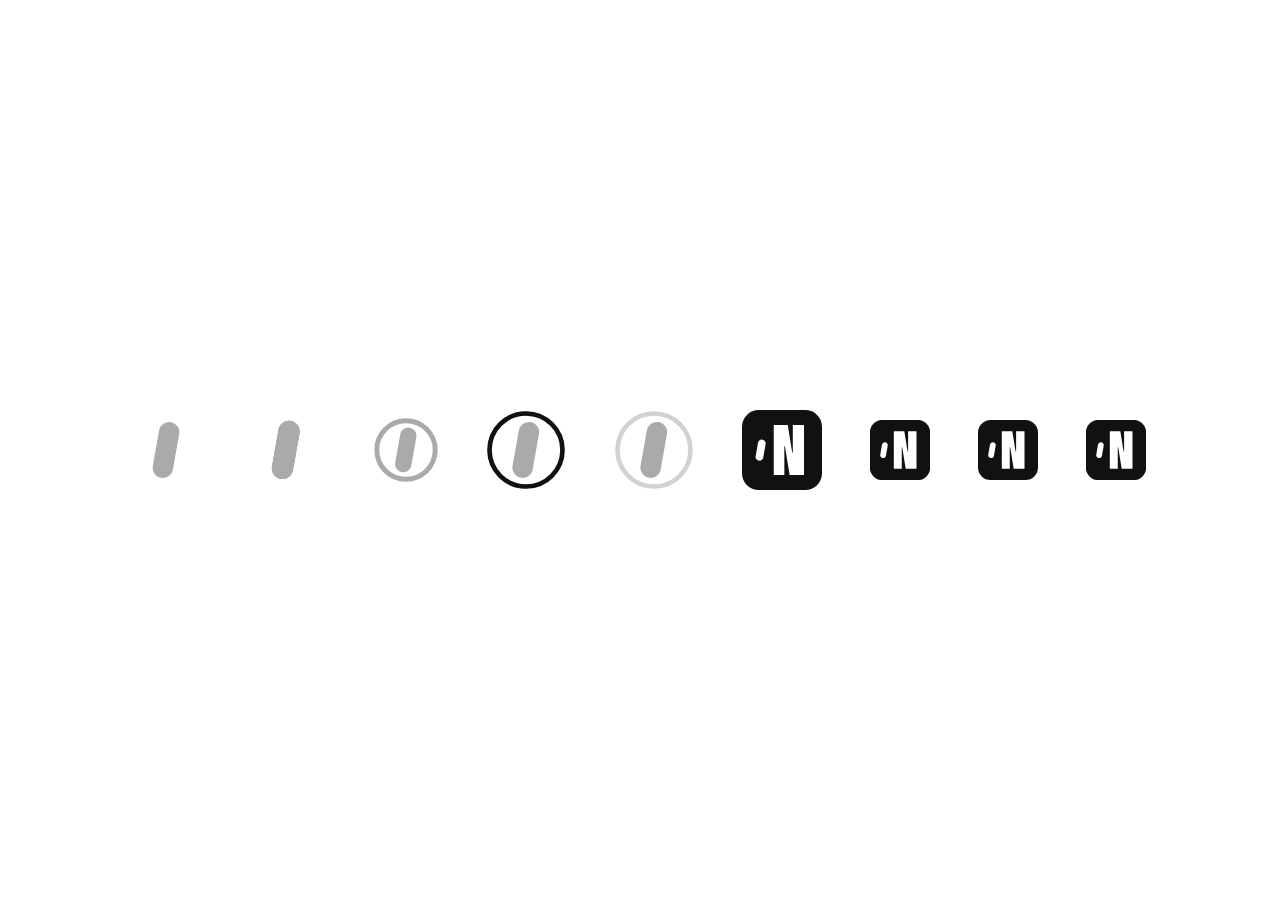
==== index.html @ fb877afb "first commit" ====
<!DOCTYPE html>
<html lang="en">
	<head>
		<meta charset="UTF-8" />
		<meta http-equiv="X-UA-Compatible" content="IE=edge" />
		<meta name="viewport" content="width=device-width, initial-scale=1.0" />
		<!-- <link rel="stylesheet" href="style.css" /> -->
		<link rel="stylesheet" href="style.css" />
		<title>Document</title>
	</head>
	<body>
		<div
			style="
            width: 100%;
            height: 100vh;
            display: flex;
			flex-wrap: wrap;
			gap: 48px;
            align-items: center;
            justify-content: center;
			background-color: #fff;
            "
		>
			<!-- <svg
				class="pildora"
				width="27"
				height="56"
				viewBox="0 0 27 56"
				fill="none"
				xmlns="http://www.w3.org/2000/svg"
			>
				<path
					d="M24.8727 4.36817C23.2972 2.14822 20.9341 0.644379 18.2844 0.1431C17.7116 0.071489 17.0671 -0.00012207 16.4942 -0.00012207C11.553 -0.00012207 7.32793 3.58044 6.46859 8.45L0.166803 43.9692C-0.334476 46.6904 0.310025 49.34 1.88547 51.6316C3.46092 53.8515 5.82409 55.3554 8.47371 55.8566C9.0466 55.9283 9.6911 55.9999 10.264 55.9999C15.2052 55.9999 19.4302 52.4193 20.2896 47.5497L26.5914 11.959C27.0926 9.23773 26.4481 6.58811 24.8727 4.29655V4.36817Z"
					fill="#111111"
				/>
			</svg> -->
			<svg
				class="spin2"
				id="elPILNUmVu91"
				xmlns="http://www.w3.org/2000/svg"
				xmlns:xlink="http://www.w3.org/1999/xlink"
				viewBox="0 0 64 64"
				shape-rendering="geometricPrecision"
				text-rendering="geometricPrecision"
			>
				<style>
					.spin2 {
						width: 64px;
						height: 64px;
					}
					#elPILNUmVu92_tr {
						animation: elPILNUmVu92_tr__tr 1200ms linear infinite normal
							forwards;
					}
					@keyframes elPILNUmVu92_tr__tr {
						0% {
							transform: translate(31.999984px, 32px) rotate(0deg);
							animation-timing-function: cubic-bezier(0.445, 0.05, 0.55, 0.95);
						}
						16.666667% {
							transform: translate(31.999984px, 32px) rotate(-25deg);
							animation-timing-function: cubic-bezier(0.445, 0.05, 0.55, 0.95);
						}
						33.333333% {
							transform: translate(31.999984px, 32px) rotate(0deg);
							animation-timing-function: cubic-bezier(0.445, 0.05, 0.55, 0.95);
						}
						66.666667% {
							transform: translate(31.999984px, 32px) rotate(360deg);
							animation-timing-function: cubic-bezier(0.445, 0.05, 0.55, 0.95);
						}
						83.333333% {
							transform: translate(31.999984px, 32px) rotate(385deg);
							animation-timing-function: cubic-bezier(0.445, 0.05, 0.55, 0.95);
						}
						100% {
							transform: translate(31.999984px, 32px) rotate(360deg);
						}
					}
				</style>
				<g id="elPILNUmVu92_tr" transform="translate(31.999984,32) rotate(0)">
					<path
						d="M24.8727,4.36817c-1.5755-2.21995-3.9386-3.723791-6.5883-4.22507-.5728-.071611-1.2173-.143222-1.7902-.143222-4.9412,0-9.16627,3.580562-10.02561,8.450122L0.166803,43.9692c-.501279,2.7212.143222,5.3708,1.718667,7.6624c1.57545,2.2199,3.93862,3.7238,6.58824,4.225.57289.0717,1.21739.1433,1.79029.1433c4.9412,0,9.1662-3.5806,10.0256-8.4502L26.5914,11.959c.5012-2.72127-.1433-5.37089-1.7187-7.66245v.07162Z"
						transform="translate(-13.379081,-27.999889)"
						fill="#aaa"
					/>
				</g>
			</svg>

			<svg
				width="80"
				height="80"
				viewBox="0 0 100 100"
				fill="none"
				xmlns="http://www.w3.org/2000/svg"
			>
				<style>
					#pulseB {
						animation: ping 1.5s cubic-bezier(0, 0, 0.2, 1) infinite;
						transform-origin: center;
					}
					#pulseC {
						animation: ping2 1.5s cubic-bezier(0, 0, 0.2, 1) infinite;
						transform-origin: center;
						animation-delay: 750ms;
					}
					@keyframes ping {
						75%,
						100% {
							transform: scale(1.3);
							opacity: 0;
						}
					}
					@keyframes ping2 {
						75%,
						100% {
							transform: scale(1.3);
							opacity: 0;
						}
					}
				</style>

				<path
					id="pulseB"
					d="M64.6282 19.141C62.5769 16.2564 59.5064 14.3013 56.0641 13.6474C55.3205 13.5513 54.4808 13.4615 53.7372 13.4615C47.3141 13.4615 41.8205 18.1154 40.7051 24.4487L32.5128 70.6282C31.859 74.1667 32.6987 77.609 34.75 80.5898C36.8013 83.4744 39.8718 85.4295 43.3141 86.0833C44.0577 86.1795 44.8974 86.2692 45.641 86.2692C52.0641 86.2692 57.5577 81.6154 58.6731 75.2821L66.8654 29.0128C67.5192 25.4744 66.6795 22.0321 64.6282 19.0513V19.1474V19.141Z"
					fill="#aaa"
				/>
				<path
					id="pulseC"
					d="M64.6282 19.141C62.5769 16.2564 59.5064 14.3013 56.0641 13.6474C55.3205 13.5513 54.4808 13.4615 53.7372 13.4615C47.3141 13.4615 41.8205 18.1154 40.7051 24.4487L32.5128 70.6282C31.859 74.1667 32.6987 77.609 34.75 80.5898C36.8013 83.4744 39.8718 85.4295 43.3141 86.0833C44.0577 86.1795 44.8974 86.2692 45.641 86.2692C52.0641 86.2692 57.5577 81.6154 58.6731 75.2821L66.8654 29.0128C67.5192 25.4744 66.6795 22.0321 64.6282 19.0513V19.1474V19.141Z"
					fill="#aaa"
				/>
				<path
					d="M64.6282 19.141C62.5769 16.2564 59.5064 14.3013 56.0641 13.6474C55.3205 13.5513 54.4808 13.4615 53.7372 13.4615C47.3141 13.4615 41.8205 18.1154 40.7051 24.4487L32.5128 70.6282C31.859 74.1667 32.6987 77.609 34.75 80.5898C36.8013 83.4744 39.8718 85.4295 43.3141 86.0833C44.0577 86.1795 44.8974 86.2692 45.641 86.2692C52.0641 86.2692 57.5577 81.6154 58.6731 75.2821L66.8654 29.0128C67.5192 25.4744 66.6795 22.0321 64.6282 19.0513V19.1474V19.141Z"
					fill="#aaa"
				/>
			</svg>

			<svg
				class="spin1"
				id="elPILNUmVu91"
				xmlns="http://www.w3.org/2000/svg"
				xmlns:xlink="http://www.w3.org/1999/xlink"
				width="104"
				height="104"
				viewBox="0 0 104 104"
				fill="none"
				shape-rendering="geometricPrecision"
				text-rendering="geometricPrecision"
			>
				<style>
					.cls-1 {
						fill: #111;
					}

					.cls-2 {
						fill: none;
						stroke: #111;
						stroke-miterlimit: 10;
						stroke-width: 8px;
					}
					.spin1 {
						width: 64px;
						height: 64px;
					}
					.elPILNUmVu92_tr_var2 {
						animation: elPILNUmVu92_tr__tr_var2 1000ms linear infinite normal
							forwards;
						transform-origin: center;
					}
					@keyframes elPILNUmVu92_tr__tr_var2 {
						0% {
							transform: rotate(0deg);
							animation-timing-function: cubic-bezier(0.445, 0.05, 0.55, 0.95);
						}
						16.666667% {
							transform: rotate(-25deg);
							animation-timing-function: cubic-bezier(0.445, 0.05, 0.55, 0.95);
						}
						33.333333% {
							transform: rotate(0deg);
							animation-timing-function: cubic-bezier(0.445, 0.05, 0.55, 0.95);
						}
						66.666667% {
							transform: rotate(360deg);
							animation-timing-function: cubic-bezier(0.445, 0.05, 0.55, 0.95);
						}
						83.333333% {
							transform: rotate(385deg);
							animation-timing-function: cubic-bezier(0.445, 0.05, 0.55, 0.95);
						}
						100% {
							transform: rotate(360deg);
						}
					}
				</style>

				<path
					d="M52 99.4359C78.1981 99.4359 99.4359 78.1981 99.4359 52C99.4359 25.8019 78.1981 4.56409 52 4.56409C25.8019 4.56409 4.56409 25.8019 4.56409 52C4.56409 78.1981 25.8019 99.4359 52 99.4359Z"
					stroke="#aaa"
					stroke-width="8"
					stroke-miterlimit="10"
				/>
				<path
					class="elPILNUmVu92_tr_var2"
					d="M66.6282 21.141C64.5769 18.2564 61.5064 16.3013 58.0641 15.6474C57.3205 15.5513 56.4808 15.4615 55.7372 15.4615C49.3141 15.4615 43.8205 20.1154 42.7051 26.4487L34.5128 72.6282C33.859 76.1667 34.6987 79.609 36.75 82.5898C38.8013 85.4744 41.8718 87.4295 45.3141 88.0833C46.0577 88.1795 46.8974 88.2692 47.641 88.2692C54.0641 88.2692 59.5577 83.6154 60.6731 77.2821L68.8654 31.0128C69.5192 27.4744 68.6795 24.0321 66.6282 21.0513V21.1474V21.141Z"
					fill="#aaa"
				/>
			</svg>

			<svg
				class="latido"
				xmlns="http://www.w3.org/2000/svg"
				xmlns:xlink="http://www.w3.org/1999/xlink"
				width="104"
				height="104"
				viewBox="0 0 104 104"
				fill="none"
				shape-rendering="geometricPrecision"
				text-rendering="geometricPrecision"
			>
				<style>
					.cls-1 {
						fill: #111;
					}

					.cls-2 {
						fill: none;
						stroke: #aaa;
						stroke-miterlimit: 6;
						stroke-width: 6px;
					}
					.latido {
						width: 80px;
						height: 80px;
						overflow: visible;
					}
					.elPILNUmVu92_tr_var3 {
						animation: elPILNUmVu92_tr__tr_var2 1000ms linear infinite normal
							forwards;
						transform-origin: center;
					}

					@keyframes elPILNUmVu92_tr__tr_var3 {
						0% {
							transform: rotate(0deg);
							animation-timing-function: cubic-bezier(0.445, 0.05, 0.55, 0.95);
						}
						16.666667% {
							transform: rotate(-25deg);
							animation-timing-function: cubic-bezier(0.445, 0.05, 0.55, 0.95);
						}
						33.333333% {
							transform: rotate(0deg);
							animation-timing-function: cubic-bezier(0.445, 0.05, 0.55, 0.95);
						}
						66.666667% {
							transform: rotate(360deg);
							animation-timing-function: cubic-bezier(0.445, 0.05, 0.55, 0.95);
						}
						83.333333% {
							transform: rotate(385deg);
							animation-timing-function: cubic-bezier(0.445, 0.05, 0.55, 0.95);
						}
						100% {
							transform: rotate(360deg);
						}
					}

					.spinner {
						animation: spin4 1.5s infinite;
					}

					@keyframes spin4 {
						0% {
							transform: rotate(0deg);
							animation-timing-function: cubic-bezier(0.5, 0.5, 0.5, 0.5);
							transform-origin: center;
							stroke-dasharray: 100 300;
							animation-duration: 1s;
						}
						50% {
							transform: rotate(180deg);
							animation-timing-function: cubic-bezier(0.5, 0.5, 0.5, 0.5);
							transform-origin: center;
							stroke-dasharray: 30 300;
							animation-duration: 1s;
						}
						100% {
							transform: rotate(360deg);
							animation-timing-function: cubic-bezier(0.5, 0.5, 0.5, 0.5);
							transform-origin: center;
							stroke-dasharray: 100 300;
							animation-duration: 1s;
						}
					}

					.scal {
						animation: scalar 2s cubic-bezier(0, 0, 0.2, 1) infinite;
					}

					@keyframes scalar {
						0% {
							transform: scale(1);
							animation-timing-function: cubic-bezier(0.445, 0.05, 0.55, 0.95);
							transform-origin: center;
						}

						50% {
							transform: scale(1.2);
							animation-timing-function: ease-in-out;
							transform-origin: center;
						}

						100% {
							transform: scale(1);
							animation-timing-function: cubic-bezier(0.445, 0.05, 0.55, 0.95);
							transform-origin: center;
						}
					}
					.scalPildora {
						animation: scalarPildora 2s cubic-bezier(0, 0, 0.2, 1) infinite;
						animation-delay: 0.2s;
						transition: background-color 2s ease;
					}

					@keyframes scalarPildora {
						0% {
							transform: scale(0.7);
							animation-timing-function: cubic-bezier(0.445, 0.05, 0.55, 0.95);
							transform-origin: center;
						}

						50% {
							transform: scale(0.9);
							animation-timing-function: ease-in-out;
							transform-origin: center;
						}

						100% {
							transform: scale(0.7);
							animation-timing-function: cubic-bezier(0.445, 0.05, 0.55, 0.95);
							transform-origin: center;
						}
					}
				</style>
				<g class="scal">
					<path
						d="M52 99.4359C78.1981 99.4359 99.4359 78.1981 99.4359 52C99.4359 25.8019 78.1981 4.56409 52 4.56409C25.8019 4.56409 4.56409 25.8019 4.56409 52C4.56409 78.1981 25.8019 99.4359 52 99.4359Z"
						stroke="#d2d2d2"
						stroke-width="6"
						stroke-miterlimit="10"
					/>
					<path
						class="spinner"
						d="M52 99.4359C78.1981 99.4359 99.4359 78.1981 99.4359 52C99.4359 25.8019 78.1981 4.56409 52 4.56409C25.8019 4.56409 4.56409 25.8019 4.56409 52C4.56409 78.1981 25.8019 99.4359 52 99.4359Z"
						stroke="#111"
						stroke-width="6"
						stroke-miterlimit="10"
					/>
				</g>

				<path
					class="scalPildora"
					d="M66.6282 21.141C64.5769 18.2564 61.5064 16.3013 58.0641 15.6474C57.3205 15.5513 56.4808 15.4615 55.7372 15.4615C49.3141 15.4615 43.8205 20.1154 42.7051 26.4487L34.5128 72.6282C33.859 76.1667 34.6987 79.609 36.75 82.5898C38.8013 85.4744 41.8718 87.4295 45.3141 88.0833C46.0577 88.1795 46.8974 88.2692 47.641 88.2692C54.0641 88.2692 59.5577 83.6154 60.6731 77.2821L68.8654 31.0128C69.5192 27.4744 68.6795 24.0321 66.6282 21.0513V21.1474V21.141Z"
					fill="#aaa"
					;
				/>
			</svg>
			<svg
				class="latido2"
				xmlns="http://www.w3.org/2000/svg"
				xmlns:xlink="http://www.w3.org/1999/xlink"
				width="104"
				height="104"
				viewBox="0 0 104 104"
				fill="none"
				shape-rendering="geometricPrecision"
				text-rendering="geometricPrecision"
			>
				<style>
					.cls-1 {
						fill: #111;
					}

					.cls-2 {
						fill: none;
						stroke: #aaa;
						stroke-miterlimit: 6;
						stroke-width: 6px;
					}
					.latido2 {
						width: 80px;
						height: 80px;
						overflow: visible;
					}
					.elPILNUmVu92_tr_var3 {
						animation: elPILNUmVu92_tr__tr_var4 1000ms linear infinite normal
							forwards;
						transform-origin: center;
					}

					@keyframes elPILNUmVu92_tr__tr_var4 {
						0% {
							transform: rotate(0deg);
							animation-timing-function: cubic-bezier(0.445, 0.05, 0.55, 0.95);
						}
						16.666667% {
							transform: rotate(-25deg);
							animation-timing-function: cubic-bezier(0.445, 0.05, 0.55, 0.95);
						}
						33.333333% {
							transform: rotate(0deg);
							animation-timing-function: cubic-bezier(0.445, 0.05, 0.55, 0.95);
						}
						66.666667% {
							transform: rotate(360deg);
							animation-timing-function: cubic-bezier(0.445, 0.05, 0.55, 0.95);
						}
						83.333333% {
							transform: rotate(385deg);
							animation-timing-function: cubic-bezier(0.445, 0.05, 0.55, 0.95);
						}
						100% {
							transform: rotate(360deg);
						}
					}

					.spinner2 {
						animation: spin5 1.5s infinite;
					}

					@keyframes spin5 {
						0% {
							transform: rotate(0deg);
							animation-timing-function: cubic-bezier(0.5, 0.5, 0.5, 0.5);
							transform-origin: center;
							stroke-dasharray: 100 300;
							animation-duration: 1s;
						}
						50% {
							transform: rotate(180deg);
							animation-timing-function: cubic-bezier(0.5, 0.5, 0.5, 0.5);
							transform-origin: center;
							stroke-dasharray: 30 300;
							animation-duration: 1s;
						}
						100% {
							transform: rotate(360deg);
							animation-timing-function: cubic-bezier(0.5, 0.5, 0.5, 0.5);
							transform-origin: center;
							stroke-dasharray: 100 300;
							animation-duration: 1s;
						}
					}

					.scal2 {
						animation: scalar2 2s cubic-bezier(0, 0, 0.2, 1) infinite;
					}

					@keyframes scalar2 {
						0% {
							transform: scale(1);
							animation-timing-function: cubic-bezier(0.445, 0.05, 0.55, 0.95);
							transform-origin: center;
						}

						50% {
							transform: scale(1.2);
							animation-timing-function: ease-in-out;
							transform-origin: center;
						}

						100% {
							transform: scale(1);
							animation-timing-function: cubic-bezier(0.445, 0.05, 0.55, 0.95);
							transform-origin: center;
						}
					}
					.scalPildora2 {
						animation: scalarPildora 2s cubic-bezier(0, 0, 0.2, 1) infinite;
						animation-delay: 0.2s;
						transition: background-color 2s ease;
					}

					@keyframes scalarPildora2 {
						0% {
							transform: scale(0.7);
							animation-timing-function: cubic-bezier(0.445, 0.05, 0.55, 0.95);
							transform-origin: center;
						}

						50% {
							transform: scale(0.9);
							animation-timing-function: ease-in-out;
							transform-origin: center;
						}

						100% {
							transform: scale(0.7);
							animation-timing-function: cubic-bezier(0.445, 0.05, 0.55, 0.95);
							transform-origin: center;
						}
					}
				</style>
				<g class="scal2">
					<path
						d="M52 99.4359C78.1981 99.4359 99.4359 78.1981 99.4359 52C99.4359 25.8019 78.1981 4.56409 52 4.56409C25.8019 4.56409 4.56409 25.8019 4.56409 52C4.56409 78.1981 25.8019 99.4359 52 99.4359Z"
						stroke="#d2d2d2"
						stroke-width="6"
						stroke-miterlimit="10"
					/>
				</g>

				<path
					class="scalPildora2"
					d="M66.6282 21.141C64.5769 18.2564 61.5064 16.3013 58.0641 15.6474C57.3205 15.5513 56.4808 15.4615 55.7372 15.4615C49.3141 15.4615 43.8205 20.1154 42.7051 26.4487L34.5128 72.6282C33.859 76.1667 34.6987 79.609 36.75 82.5898C38.8013 85.4744 41.8718 87.4295 45.3141 88.0833C46.0577 88.1795 46.8974 88.2692 47.641 88.2692C54.0641 88.2692 59.5577 83.6154 60.6731 77.2821L68.8654 31.0128C69.5192 27.4744 68.6795 24.0321 66.6282 21.0513V21.1474V21.141Z"
					fill="#aaa"
					;
				/>
			</svg>

			<svg
				class="estiloIcon"
				width="56"
				height="56"
				viewBox="0 0 56 56"
				fill="none"
				xmlns="http://www.w3.org/2000/svg"
			>
				<style>
					.estiloIcon {
						width: 80px;
						height: 80px;
						overflow: visible;
					}
					.scalContainer {
						animation: scalarPildora 2s cubic-bezier(0, 0, 0.2, 1) infinite;
						animation-delay: 0.2s;
						transition: background-color 2s ease;
					}
					.scalPill {
						animation: scalarPildora 2s cubic-bezier(0, 0, 0.2, 1) infinite;
						animation-delay: 0.4s;
						transition: background-color 2s ease;
					}
					.scalLetter {
						animation: scalarPildora 2s cubic-bezier(0, 0, 0.2, 1) infinite;
						animation-delay: 0.6s;
						transition: background-color 2s ease;
					}

					@keyframes scalarIcon {
						0% {
							transform: scale(0.7);
							animation-timing-function: cubic-bezier(0.445, 0.05, 0.55, 0.95);
							transform-origin: center;
						}

						50% {
							transform: scale(0.9);
							animation-timing-function: ease-in-out;
							transform-origin: center;
						}

						100% {
							transform: scale(0.7);
							animation-timing-function: cubic-bezier(0.445, 0.05, 0.55, 0.95);
							transform-origin: center;
						}
					}
				</style>
				<path
					class="scalContainer"
					d="M44.2251 0H11.7749C5.27181 0 0 5.27181 0 11.7749V44.2251C0 50.7282 5.27181 56 11.7749 56H44.2251C50.7282 56 56 50.7282 56 44.2251V11.7749C56 5.27181 50.7282 0 44.2251 0Z"
					fill="#111111"
				/>
				<path
					class="scalLetter"
					d="M29.6371 45.4856V25.3176H30.0522L33.3264 45.4856H43.395V10.5144H35.5707V11.7749V29.6986H35.1403L32.0198 10.5144H22.2278V45.4856H29.6371Z"
					fill="white"
				/>
				<path
					class="scalPill"
					d="M12.2207 35.5092C12.067 35.5092 11.9133 35.5092 11.7442 35.4631C11.0371 35.3401 10.4068 34.9405 9.99177 34.3563C9.57673 33.7568 9.42301 33.0497 9.54598 32.3426L11.2062 22.935C11.4367 21.6437 12.5589 20.7061 13.8655 20.7061C14.0192 20.7061 14.1729 20.7061 14.342 20.7522C15.0491 20.8751 15.6794 21.2748 16.0944 21.859C16.5095 22.4431 16.6632 23.1656 16.5402 23.8727L14.88 33.2803C14.6495 34.5715 13.5273 35.5092 12.2207 35.5092Z"
					fill="white"
				/>
			</svg>

			<svg
				class="estiloIcon2"
				width="56"
				height="56"
				viewBox="0 0 56 56"
				fill="none"
				xmlns="http://www.w3.org/2000/svg"
			>
				<style>
					.estiloIcon2 {
						width: 60px;
						height: 60px;
						overflow: visible;
					}
					.pulseIcon {
						animation: ping2 0.75s cubic-bezier(0, 0, 0.2, 1) infinite;
						transform-origin: center;
					}
					@keyframes ping {
						75%,
						100% {
							transform: scale(1.3);
							opacity: 0;
						}
					}
				</style>
				<path
					class="pulseIcon"
					d="M44.2251 0H11.7749C5.27181 0 0 5.27181 0 11.7749V44.2251C0 50.7282 5.27181 56 11.7749 56H44.2251C50.7282 56 56 50.7282 56 44.2251V11.7749C56 5.27181 50.7282 0 44.2251 0Z"
					fill="#111111"
				/>
				<g>
					<path
						d="M44.2251 0H11.7749C5.27181 0 0 5.27181 0 11.7749V44.2251C0 50.7282 5.27181 56 11.7749 56H44.2251C50.7282 56 56 50.7282 56 44.2251V11.7749C56 5.27181 50.7282 0 44.2251 0Z"
						fill="#111111"
					/>
					<path
						d="M29.6371 45.4856V25.3176H30.0522L33.3264 45.4856H43.395V10.5144H35.5707V11.7749V29.6986H35.1403L32.0198 10.5144H22.2278V45.4856H29.6371Z"
						fill="white"
					/>
					<path
						d="M12.2207 35.5092C12.067 35.5092 11.9133 35.5092 11.7442 35.4631C11.0371 35.3401 10.4068 34.9405 9.99177 34.3563C9.57673 33.7568 9.42301 33.0497 9.54598 32.3426L11.2062 22.935C11.4367 21.6437 12.5589 20.7061 13.8655 20.7061C14.0192 20.7061 14.1729 20.7061 14.342 20.7522C15.0491 20.8751 15.6794 21.2748 16.0944 21.859C16.5095 22.4431 16.6632 23.1656 16.5402 23.8727L14.88 33.2803C14.6495 34.5715 13.5273 35.5092 12.2207 35.5092Z"
						fill="white"
					/>
				</g>
			</svg>
			<svg
				class="estiloIcon3"
				width="56"
				height="56"
				viewBox="0 0 56 56"
				fill="none"
				xmlns="http://www.w3.org/2000/svg"
			>
				<style>
					.estiloIcon3 {
						width: 60px;
						height: 60px;
						overflow: visible;
					}
					.spinContainer {
						animation: spinnerAnim 1400ms linear infinite normal forwards;
						transform-origin: center;
					}
					.spinContent {
						animation: spinnerAnim 1400ms linear infinite normal forwards;
						animation-delay: 0.1s;
						transform-origin: center;
					}
					@keyframes spinnerAnim {
						0% {
							transform: rotate(0deg);
							animation-timing-function: cubic-bezier(0.445, 0.05, 0.55, 0.95);
						}
						16.666667% {
							transform: rotate(-25deg);
							animation-timing-function: cubic-bezier(0.445, 0.05, 0.55, 0.95);
						}
						33.333333% {
							transform: rotate(0deg);
							animation-timing-function: cubic-bezier(0.445, 0.05, 0.55, 0.95);
						}
						66.666667% {
							transform: rotate(360deg);
							animation-timing-function: cubic-bezier(0.445, 0.05, 0.55, 0.95);
						}
						83.333333% {
							transform: rotate(385deg);
							animation-timing-function: cubic-bezier(0.445, 0.05, 0.55, 0.95);
						}
						100% {
							transform: rotate(360deg);
						}
					}
					.scalPill2 {
						animation: scalarIcon 2s cubic-bezier(0, 0, 0.2, 1) infinite;
						transition: background-color 2s ease;
					}

					@keyframes scalarIcon {
						0% {
							transform: scale(0.9);
							animation-timing-function: cubic-bezier(0.445, 0.05, 0.55, 0.95);
							transform-origin: center;
						}

						50% {
							transform: scale(1);
							animation-timing-function: ease-in-out;
							transform-origin: center;
						}

						100% {
							transform: scale(0.9);
							animation-timing-function: cubic-bezier(0.445, 0.05, 0.55, 0.95);
							transform-origin: center;
						}
					}
				</style>
				<path
					class="scalPill2"
					d="M44.2251 0H11.7749C5.27181 0 0 5.27181 0 11.7749V44.2251C0 50.7282 5.27181 56 11.7749 56H44.2251C50.7282 56 56 50.7282 56 44.2251V11.7749C56 5.27181 50.7282 0 44.2251 0Z"
					fill="#111111"
				/>
				<g class="spinContent">
					<path
						d="M29.6371 45.4856V25.3176H30.0522L33.3264 45.4856H43.395V10.5144H35.5707V11.7749V29.6986H35.1403L32.0198 10.5144H22.2278V45.4856H29.6371Z"
						fill="white"
					/>
					<path
						d="M12.2207 35.5092C12.067 35.5092 11.9133 35.5092 11.7442 35.4631C11.0371 35.3401 10.4068 34.9405 9.99177 34.3563C9.57673 33.7568 9.42301 33.0497 9.54598 32.3426L11.2062 22.935C11.4367 21.6437 12.5589 20.7061 13.8655 20.7061C14.0192 20.7061 14.1729 20.7061 14.342 20.7522C15.0491 20.8751 15.6794 21.2748 16.0944 21.859C16.5095 22.4431 16.6632 23.1656 16.5402 23.8727L14.88 33.2803C14.6495 34.5715 13.5273 35.5092 12.2207 35.5092Z"
						fill="white"
					/>
				</g>
			</svg>
			<svg
				class="estiloIcon2"
				width="56"
				height="56"
				viewBox="0 0 56 56"
				fill="none"
				xmlns="http://www.w3.org/2000/svg"
			>
				<style>
					.estiloIcon2 {
						width: 60px;
						height: 60px;
						overflow: visible;
					}
					.pulseIcon {
						animation: ping2 0.75s cubic-bezier(0, 0, 0.2, 1) infinite;
						transform-origin: center;
					}
					@keyframes ping {
						75%,
						100% {
							transform: scale(1.3);
							opacity: 0;
						}
					}
				</style>
				
				<path
					class="pulseIcon"
					d="M44.2251 0H11.7749C5.27181 0 0 5.27181 0 11.7749V44.2251C0 50.7282 5.27181 56 11.7749 56H44.2251C50.7282 56 56 50.7282 56 44.2251V11.7749C56 5.27181 50.7282 0 44.2251 0Z"
					fill="#111111"
				/>
				<g>
					<path
						d="M44.2251 0H11.7749C5.27181 0 0 5.27181 0 11.7749V44.2251C0 50.7282 5.27181 56 11.7749 56H44.2251C50.7282 56 56 50.7282 56 44.2251V11.7749C56 5.27181 50.7282 0 44.2251 0Z"
						fill="#111111"
					/>
					<path
						d="M29.6371 45.4856V25.3176H30.0522L33.3264 45.4856H43.395V10.5144H35.5707V11.7749V29.6986H35.1403L32.0198 10.5144H22.2278V45.4856H29.6371Z"
						fill="white"
					/>
					<path
						d="M12.2207 35.5092C12.067 35.5092 11.9133 35.5092 11.7442 35.4631C11.0371 35.3401 10.4068 34.9405 9.99177 34.3563C9.57673 33.7568 9.42301 33.0497 9.54598 32.3426L11.2062 22.935C11.4367 21.6437 12.5589 20.7061 13.8655 20.7061C14.0192 20.7061 14.1729 20.7061 14.342 20.7522C15.0491 20.8751 15.6794 21.2748 16.0944 21.859C16.5095 22.4431 16.6632 23.1656 16.5402 23.8727L14.88 33.2803C14.6495 34.5715 13.5273 35.5092 12.2207 35.5092Z"
						fill="white"
					/>
				</g>
			</svg>
		</div>
	</body>
</html>
---- style.css ----
* {
    padding: 0;
    margin: 0;
    box-sizing: border-box;
}
---- style.css ----
* {
    padding: 0;
    margin: 0;
    box-sizing: border-box;
}
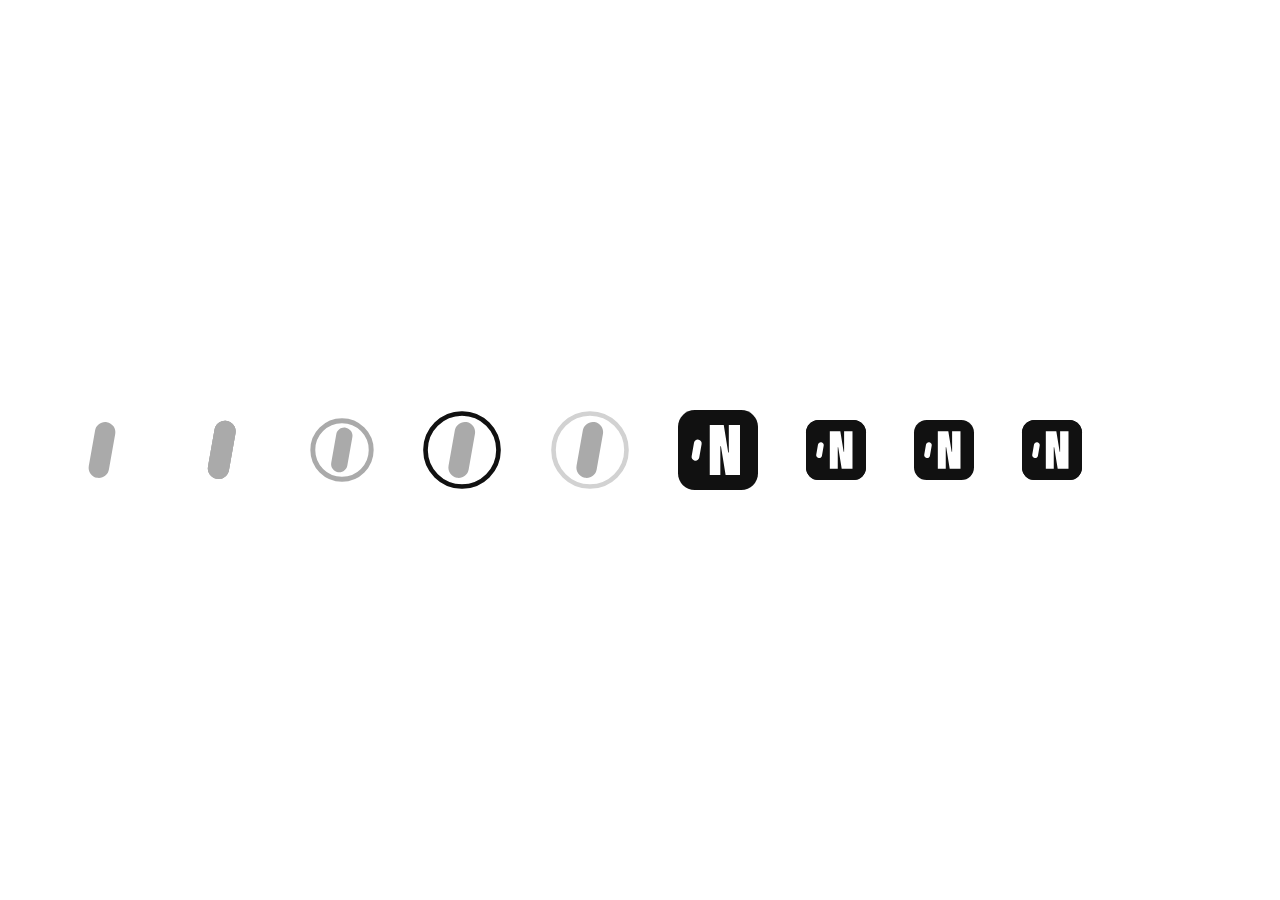
==== commit 863bd751: "testing another way on svgs" ====
--- a/index.html
+++ b/index.html
@@ -748,6 +748,7 @@
 						}
 					}
 				</style>
+
 				
 				<path
 					class="pulseIcon"
@@ -769,6 +770,7 @@
 					/>
 				</g>
 			</svg>
+			<object title="icon" data="icon.svg" width="80" height="80"> </object>
 		</div>
 	</body>
 </html>
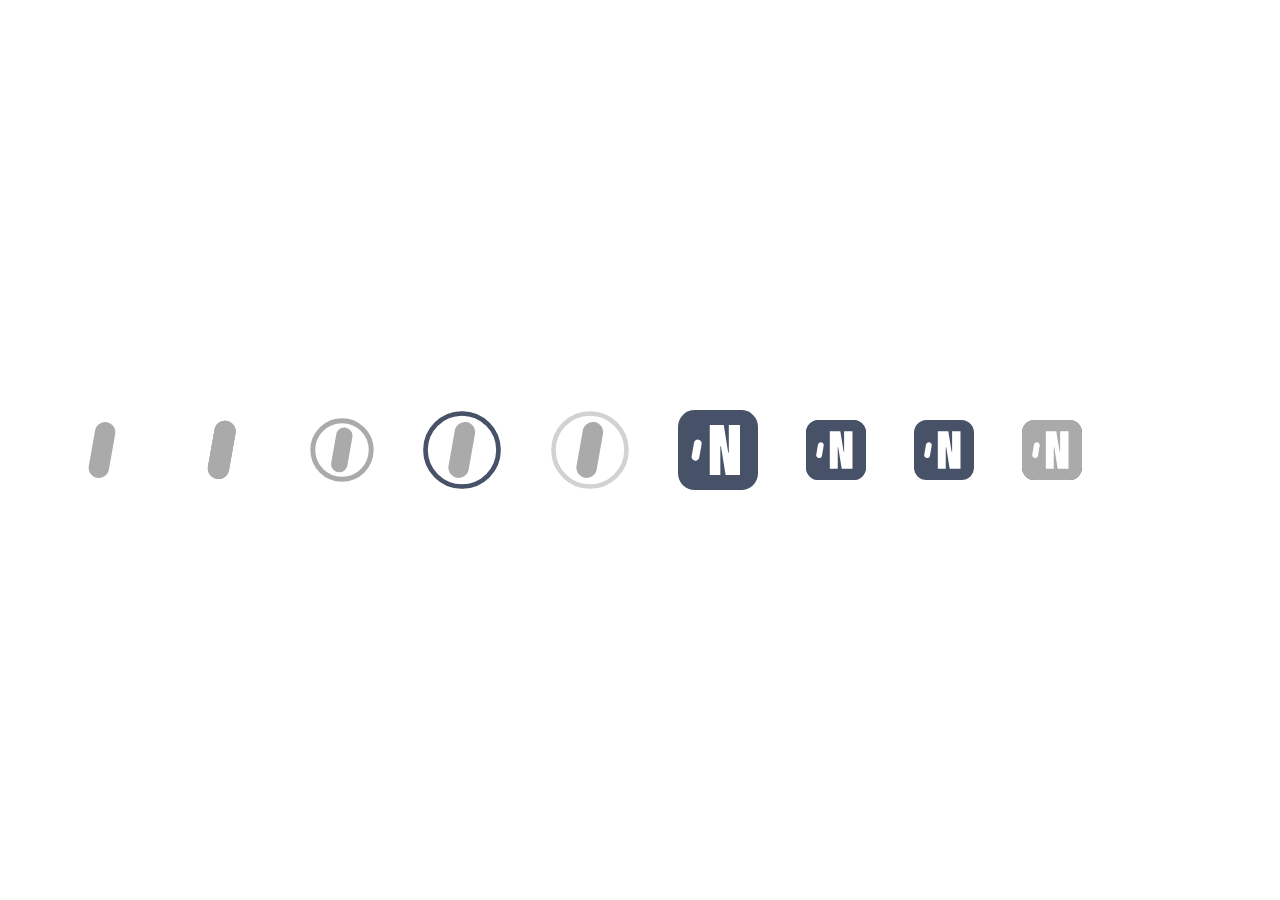
==== commit 01bd2d89: "new color" ====
--- a/index.html
+++ b/index.html
@@ -4,7 +4,6 @@
 		<meta charset="UTF-8" />
 		<meta http-equiv="X-UA-Compatible" content="IE=edge" />
 		<meta name="viewport" content="width=device-width, initial-scale=1.0" />
-		<!-- <link rel="stylesheet" href="style.css" /> -->
 		<link rel="stylesheet" href="style.css" />
 		<title>Document</title>
 	</head>
@@ -354,7 +353,7 @@
 					<path
 						class="spinner"
 						d="M52 99.4359C78.1981 99.4359 99.4359 78.1981 99.4359 52C99.4359 25.8019 78.1981 4.56409 52 4.56409C25.8019 4.56409 4.56409 25.8019 4.56409 52C4.56409 78.1981 25.8019 99.4359 52 99.4359Z"
-						stroke="#111"
+						stroke="#475168"
 						stroke-width="6"
 						stroke-miterlimit="10"
 					/>
@@ -573,7 +572,7 @@
 				<path
 					class="scalContainer"
 					d="M44.2251 0H11.7749C5.27181 0 0 5.27181 0 11.7749V44.2251C0 50.7282 5.27181 56 11.7749 56H44.2251C50.7282 56 56 50.7282 56 44.2251V11.7749C56 5.27181 50.7282 0 44.2251 0Z"
-					fill="#111111"
+					fill="#475168"
 				/>
 				<path
 					class="scalLetter"
@@ -616,12 +615,12 @@
 				<path
 					class="pulseIcon"
 					d="M44.2251 0H11.7749C5.27181 0 0 5.27181 0 11.7749V44.2251C0 50.7282 5.27181 56 11.7749 56H44.2251C50.7282 56 56 50.7282 56 44.2251V11.7749C56 5.27181 50.7282 0 44.2251 0Z"
-					fill="#111111"
+					fill="#475168"
 				/>
 				<g>
 					<path
 						d="M44.2251 0H11.7749C5.27181 0 0 5.27181 0 11.7749V44.2251C0 50.7282 5.27181 56 11.7749 56H44.2251C50.7282 56 56 50.7282 56 44.2251V11.7749C56 5.27181 50.7282 0 44.2251 0Z"
-						fill="#111111"
+						fill="#475168"
 					/>
 					<path
 						d="M29.6371 45.4856V25.3176H30.0522L33.3264 45.4856H43.395V10.5144H35.5707V11.7749V29.6986H35.1403L32.0198 10.5144H22.2278V45.4856H29.6371Z"
@@ -709,7 +708,7 @@
 				<path
 					class="scalPill2"
 					d="M44.2251 0H11.7749C5.27181 0 0 5.27181 0 11.7749V44.2251C0 50.7282 5.27181 56 11.7749 56H44.2251C50.7282 56 56 50.7282 56 44.2251V11.7749C56 5.27181 50.7282 0 44.2251 0Z"
-					fill="#111111"
+					fill="#475168"
 				/>
 				<g class="spinContent">
 					<path
@@ -753,12 +752,12 @@
 				<path
 					class="pulseIcon"
 					d="M44.2251 0H11.7749C5.27181 0 0 5.27181 0 11.7749V44.2251C0 50.7282 5.27181 56 11.7749 56H44.2251C50.7282 56 56 50.7282 56 44.2251V11.7749C56 5.27181 50.7282 0 44.2251 0Z"
-					fill="#111111"
+					fill="#475168"
 				/>
 				<g>
 					<path
 						d="M44.2251 0H11.7749C5.27181 0 0 5.27181 0 11.7749V44.2251C0 50.7282 5.27181 56 11.7749 56H44.2251C50.7282 56 56 50.7282 56 44.2251V11.7749C56 5.27181 50.7282 0 44.2251 0Z"
-						fill="#111111"
+						fill="#aaa"
 					/>
 					<path
 						d="M29.6371 45.4856V25.3176H30.0522L33.3264 45.4856H43.395V10.5144H35.5707V11.7749V29.6986H35.1403L32.0198 10.5144H22.2278V45.4856H29.6371Z"
